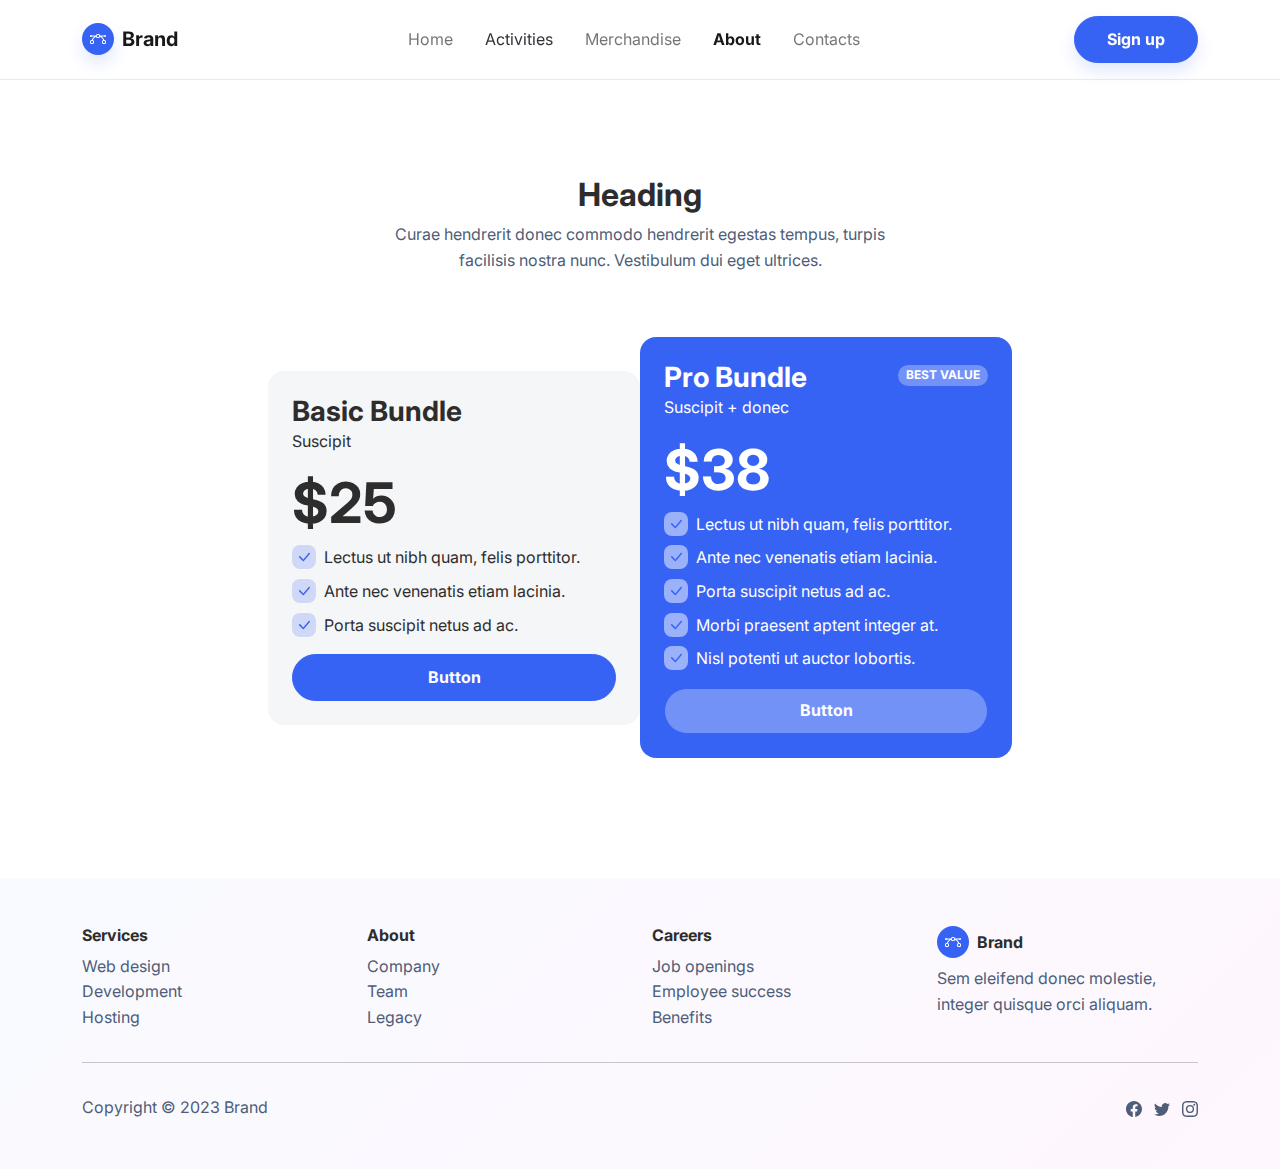
==== about.html @ 139b8c75 "Add files via upload" ====
<!DOCTYPE html>
<html lang="en">

<head>
    <meta charset="utf-8">
    <meta name="viewport" content="width=device-width, initial-scale=1.0, shrink-to-fit=no">
    <title>Pricing - Brand</title>
    <link rel="stylesheet" href="assets/bootstrap/css/bootstrap.min.css">
    <link rel="stylesheet" href="https://fonts.googleapis.com/css?family=Inter:300italic,400italic,600italic,700italic,800italic,400,300,600,700,800&amp;display=swap">
</head>

<body>
    <nav class="navbar navbar-light navbar-expand-md sticky-top navbar-shrink py-3" id="mainNav">
        <div class="container"><a class="navbar-brand d-flex align-items-center" href="/"><span class="bs-icon-sm bs-icon-circle bs-icon-primary shadow d-flex justify-content-center align-items-center me-2 bs-icon"><svg xmlns="http://www.w3.org/2000/svg" width="1em" height="1em" fill="currentColor" viewBox="0 0 16 16" class="bi bi-bezier">
                        <path fill-rule="evenodd" d="M0 10.5A1.5 1.5 0 0 1 1.5 9h1A1.5 1.5 0 0 1 4 10.5v1A1.5 1.5 0 0 1 2.5 13h-1A1.5 1.5 0 0 1 0 11.5v-1zm1.5-.5a.5.5 0 0 0-.5.5v1a.5.5 0 0 0 .5.5h1a.5.5 0 0 0 .5-.5v-1a.5.5 0 0 0-.5-.5h-1zm10.5.5A1.5 1.5 0 0 1 13.5 9h1a1.5 1.5 0 0 1 1.5 1.5v1a1.5 1.5 0 0 1-1.5 1.5h-1a1.5 1.5 0 0 1-1.5-1.5v-1zm1.5-.5a.5.5 0 0 0-.5.5v1a.5.5 0 0 0 .5.5h1a.5.5 0 0 0 .5-.5v-1a.5.5 0 0 0-.5-.5h-1zM6 4.5A1.5 1.5 0 0 1 7.5 3h1A1.5 1.5 0 0 1 10 4.5v1A1.5 1.5 0 0 1 8.5 7h-1A1.5 1.5 0 0 1 6 5.5v-1zM7.5 4a.5.5 0 0 0-.5.5v1a.5.5 0 0 0 .5.5h1a.5.5 0 0 0 .5-.5v-1a.5.5 0 0 0-.5-.5h-1z"></path>
                        <path d="M6 4.5H1.866a1 1 0 1 0 0 1h2.668A6.517 6.517 0 0 0 1.814 9H2.5c.123 0 .244.015.358.043a5.517 5.517 0 0 1 3.185-3.185A1.503 1.503 0 0 1 6 5.5v-1zm3.957 1.358A1.5 1.5 0 0 0 10 5.5v-1h4.134a1 1 0 1 1 0 1h-2.668a6.517 6.517 0 0 1 2.72 3.5H13.5c-.123 0-.243.015-.358.043a5.517 5.517 0 0 0-3.185-3.185z"></path>
                    </svg></span><span>Brand</span></a><button data-bs-toggle="collapse" class="navbar-toggler" data-bs-target="#navcol-1"><span class="visually-hidden">Toggle navigation</span><span class="navbar-toggler-icon"></span></button>
            <div class="collapse navbar-collapse" id="navcol-1">
                <ul class="navbar-nav mx-auto">
                    <li class="nav-item"><a class="nav-link" href="index.html">Home</a></li>
                    <li class="nav-item"><a class="nav-link" href="activities.html"><span style="color: rgb(49, 51, 56);">Activities</span></a></li>
                    <li class="nav-item"><a class="nav-link" href="merchandise.html">Merchandise</a></li>
                    <li class="nav-item"><a class="nav-link active" href="about.html">About</a></li>
                    <li class="nav-item"><a class="nav-link" href="contacts.html">Contacts</a></li>
                </ul><a class="btn btn-primary shadow" role="button" href="signup.html">Sign up</a>
            </div>
        </div>
    </nav>
    <section class="py-5">
        <div class="container py-5">
            <div class="row mb-5">
                <div class="col-md-8 col-xl-6 text-center mx-auto">
                    <h2 class="fw-bold">Heading</h2>
                    <p class="text-muted">Curae hendrerit donec commodo hendrerit egestas tempus, turpis facilisis nostra nunc. Vestibulum dui eget ultrices.</p>
                </div>
            </div>
            <div class="row g-0 row-cols-1 row-cols-md-2 row-cols-xl-3 d-flex align-items-md-center align-items-xl-center">
                <div class="col offset-xl-2 mb-4">
                    <div class="card bg-light border-light">
                        <div class="card-body p-4">
                            <div class="d-flex justify-content-between">
                                <div>
                                    <h3 class="fw-bold mb-0">Basic Bundle</h3>
                                    <p>Suscipit</p>
                                    <h4 class="display-4 fw-bold">$25</h4>
                                </div>
                            </div>
                            <div>
                                <ul class="list-unstyled">
                                    <li class="d-flex mb-2"><span class="bs-icon-xs bs-icon-rounded bs-icon-primary-light bs-icon bs-icon-xs me-2"><svg xmlns="http://www.w3.org/2000/svg" width="1em" height="1em" fill="currentColor" viewBox="0 0 16 16" class="bi bi-check-lg text-primary">
                                                <path d="M12.736 3.97a.733.733 0 0 1 1.047 0c.286.289.29.756.01 1.05L7.88 12.01a.733.733 0 0 1-1.065.02L3.217 8.384a.757.757 0 0 1 0-1.06.733.733 0 0 1 1.047 0l3.052 3.093 5.4-6.425a.247.247 0 0 1 .02-.022Z"></path>
                                            </svg></span><span>Lectus ut nibh quam, felis porttitor.</span></li>
                                    <li class="d-flex mb-2"><span class="bs-icon-xs bs-icon-rounded bs-icon-primary-light bs-icon bs-icon-xs me-2"><svg xmlns="http://www.w3.org/2000/svg" width="1em" height="1em" fill="currentColor" viewBox="0 0 16 16" class="bi bi-check-lg text-primary">
                                                <path d="M12.736 3.97a.733.733 0 0 1 1.047 0c.286.289.29.756.01 1.05L7.88 12.01a.733.733 0 0 1-1.065.02L3.217 8.384a.757.757 0 0 1 0-1.06.733.733 0 0 1 1.047 0l3.052 3.093 5.4-6.425a.247.247 0 0 1 .02-.022Z"></path>
                                            </svg></span><span>Ante nec venenatis etiam lacinia.</span></li>
                                    <li class="d-flex mb-2"><span class="bs-icon-xs bs-icon-rounded bs-icon-primary-light bs-icon bs-icon-xs me-2"><svg xmlns="http://www.w3.org/2000/svg" width="1em" height="1em" fill="currentColor" viewBox="0 0 16 16" class="bi bi-check-lg text-primary">
                                                <path d="M12.736 3.97a.733.733 0 0 1 1.047 0c.286.289.29.756.01 1.05L7.88 12.01a.733.733 0 0 1-1.065.02L3.217 8.384a.757.757 0 0 1 0-1.06.733.733 0 0 1 1.047 0l3.052 3.093 5.4-6.425a.247.247 0 0 1 .02-.022Z"></path>
                                            </svg></span><span>Porta suscipit netus ad ac.</span></li>
                                </ul>
                            </div><button class="btn btn-primary d-block w-100" type="button">Button</button>
                        </div>
                    </div>
                </div>
                <div class="col mb-4">
                    <div class="card text-white bg-primary">
                        <div class="card-body p-4">
                            <div class="d-flex justify-content-between">
                                <div>
                                    <h3 class="fw-bold text-white mb-0">Pro Bundle</h3>
                                    <p>Suscipit + donec</p>
                                    <h4 class="display-4 fw-bold text-white">$38</h4>
                                </div>
                                <div><span class="badge rounded-pill bg-primary text-uppercase bg-semi-white">Best Value</span></div>
                            </div>
                            <div>
                                <ul class="list-unstyled">
                                    <li class="d-flex mb-2"><span class="bs-icon-xs bs-icon-rounded bs-icon-semi-white bs-icon bs-icon-xs me-2"><svg xmlns="http://www.w3.org/2000/svg" width="1em" height="1em" fill="currentColor" viewBox="0 0 16 16" class="bi bi-check-lg text-primary">
                                                <path d="M12.736 3.97a.733.733 0 0 1 1.047 0c.286.289.29.756.01 1.05L7.88 12.01a.733.733 0 0 1-1.065.02L3.217 8.384a.757.757 0 0 1 0-1.06.733.733 0 0 1 1.047 0l3.052 3.093 5.4-6.425a.247.247 0 0 1 .02-.022Z"></path>
                                            </svg></span><span>Lectus ut nibh quam, felis porttitor.</span></li>
                                    <li class="d-flex mb-2"><span class="bs-icon-xs bs-icon-rounded bs-icon-semi-white bs-icon bs-icon-xs me-2"><svg xmlns="http://www.w3.org/2000/svg" width="1em" height="1em" fill="currentColor" viewBox="0 0 16 16" class="bi bi-check-lg text-primary">
                                                <path d="M12.736 3.97a.733.733 0 0 1 1.047 0c.286.289.29.756.01 1.05L7.88 12.01a.733.733 0 0 1-1.065.02L3.217 8.384a.757.757 0 0 1 0-1.06.733.733 0 0 1 1.047 0l3.052 3.093 5.4-6.425a.247.247 0 0 1 .02-.022Z"></path>
                                            </svg></span><span>Ante nec venenatis etiam lacinia.</span></li>
                                    <li class="d-flex mb-2"><span class="bs-icon-xs bs-icon-rounded bs-icon-semi-white bs-icon bs-icon-xs me-2"><svg xmlns="http://www.w3.org/2000/svg" width="1em" height="1em" fill="currentColor" viewBox="0 0 16 16" class="bi bi-check-lg text-primary">
                                                <path d="M12.736 3.97a.733.733 0 0 1 1.047 0c.286.289.29.756.01 1.05L7.88 12.01a.733.733 0 0 1-1.065.02L3.217 8.384a.757.757 0 0 1 0-1.06.733.733 0 0 1 1.047 0l3.052 3.093 5.4-6.425a.247.247 0 0 1 .02-.022Z"></path>
                                            </svg></span><span>Porta suscipit netus ad ac.</span></li>
                                    <li class="d-flex mb-2"><span class="bs-icon-xs bs-icon-rounded bs-icon-semi-white bs-icon bs-icon-xs me-2"><svg xmlns="http://www.w3.org/2000/svg" width="1em" height="1em" fill="currentColor" viewBox="0 0 16 16" class="bi bi-check-lg text-primary">
                                                <path d="M12.736 3.97a.733.733 0 0 1 1.047 0c.286.289.29.756.01 1.05L7.88 12.01a.733.733 0 0 1-1.065.02L3.217 8.384a.757.757 0 0 1 0-1.06.733.733 0 0 1 1.047 0l3.052 3.093 5.4-6.425a.247.247 0 0 1 .02-.022Z"></path>
                                            </svg></span><span>Morbi praesent aptent integer at.</span></li>
                                    <li class="d-flex mb-2"><span class="bs-icon-xs bs-icon-rounded bs-icon-semi-white bs-icon bs-icon-xs me-2"><svg xmlns="http://www.w3.org/2000/svg" width="1em" height="1em" fill="currentColor" viewBox="0 0 16 16" class="bi bi-check-lg text-primary">
                                                <path d="M12.736 3.97a.733.733 0 0 1 1.047 0c.286.289.29.756.01 1.05L7.88 12.01a.733.733 0 0 1-1.065.02L3.217 8.384a.757.757 0 0 1 0-1.06.733.733 0 0 1 1.047 0l3.052 3.093 5.4-6.425a.247.247 0 0 1 .02-.022Z"></path>
                                            </svg></span><span>Nisl potenti ut auctor lobortis.</span></li>
                                </ul>
                            </div><button class="btn btn-primary d-block w-100 bg-semi-white" type="button">Button</button>
                        </div>
                    </div>
                </div>
            </div>
        </div>
    </section>
    <footer class="bg-primary-gradient">
        <div class="container py-4 py-lg-5">
            <div class="row justify-content-center">
                <div class="col-sm-4 col-md-3 text-center text-lg-start d-flex flex-column">
                    <h3 class="fs-6 fw-bold">Services</h3>
                    <ul class="list-unstyled">
                        <li><a href="#">Web design</a></li>
                        <li><a href="#">Development</a></li>
                        <li><a href="#">Hosting</a></li>
                    </ul>
                </div>
                <div class="col-sm-4 col-md-3 text-center text-lg-start d-flex flex-column">
                    <h3 class="fs-6 fw-bold">About</h3>
                    <ul class="list-unstyled">
                        <li><a href="#">Company</a></li>
                        <li><a href="#">Team</a></li>
                        <li><a href="#">Legacy</a></li>
                    </ul>
                </div>
                <div class="col-sm-4 col-md-3 text-center text-lg-start d-flex flex-column">
                    <h3 class="fs-6 fw-bold">Careers</h3>
                    <ul class="list-unstyled">
                        <li><a href="#">Job openings</a></li>
                        <li><a href="#">Employee success</a></li>
                        <li><a href="#">Benefits</a></li>
                    </ul>
                </div>
                <div class="col-lg-3 text-center text-lg-start d-flex flex-column align-items-center order-first align-items-lg-start order-lg-last">
                    <div class="fw-bold d-flex align-items-center mb-2"><span class="bs-icon-sm bs-icon-circle bs-icon-primary d-flex justify-content-center align-items-center bs-icon me-2"><svg xmlns="http://www.w3.org/2000/svg" width="1em" height="1em" fill="currentColor" viewBox="0 0 16 16" class="bi bi-bezier">
                                <path fill-rule="evenodd" d="M0 10.5A1.5 1.5 0 0 1 1.5 9h1A1.5 1.5 0 0 1 4 10.5v1A1.5 1.5 0 0 1 2.5 13h-1A1.5 1.5 0 0 1 0 11.5v-1zm1.5-.5a.5.5 0 0 0-.5.5v1a.5.5 0 0 0 .5.5h1a.5.5 0 0 0 .5-.5v-1a.5.5 0 0 0-.5-.5h-1zm10.5.5A1.5 1.5 0 0 1 13.5 9h1a1.5 1.5 0 0 1 1.5 1.5v1a1.5 1.5 0 0 1-1.5 1.5h-1a1.5 1.5 0 0 1-1.5-1.5v-1zm1.5-.5a.5.5 0 0 0-.5.5v1a.5.5 0 0 0 .5.5h1a.5.5 0 0 0 .5-.5v-1a.5.5 0 0 0-.5-.5h-1zM6 4.5A1.5 1.5 0 0 1 7.5 3h1A1.5 1.5 0 0 1 10 4.5v1A1.5 1.5 0 0 1 8.5 7h-1A1.5 1.5 0 0 1 6 5.5v-1zM7.5 4a.5.5 0 0 0-.5.5v1a.5.5 0 0 0 .5.5h1a.5.5 0 0 0 .5-.5v-1a.5.5 0 0 0-.5-.5h-1z"></path>
                                <path d="M6 4.5H1.866a1 1 0 1 0 0 1h2.668A6.517 6.517 0 0 0 1.814 9H2.5c.123 0 .244.015.358.043a5.517 5.517 0 0 1 3.185-3.185A1.503 1.503 0 0 1 6 5.5v-1zm3.957 1.358A1.5 1.5 0 0 0 10 5.5v-1h4.134a1 1 0 1 1 0 1h-2.668a6.517 6.517 0 0 1 2.72 3.5H13.5c-.123 0-.243.015-.358.043a5.517 5.517 0 0 0-3.185-3.185z"></path>
                            </svg></span><span>Brand</span></div>
                    <p class="text-muted">Sem eleifend donec molestie, integer quisque orci aliquam.</p>
                </div>
            </div>
            <hr>
            <div class="text-muted d-flex justify-content-between align-items-center pt-3">
                <p class="mb-0">Copyright © 2023 Brand</p>
                <ul class="list-inline mb-0">
                    <li class="list-inline-item"><svg xmlns="http://www.w3.org/2000/svg" width="1em" height="1em" fill="currentColor" viewBox="0 0 16 16" class="bi bi-facebook">
                            <path d="M16 8.049c0-4.446-3.582-8.05-8-8.05C3.58 0-.002 3.603-.002 8.05c0 4.017 2.926 7.347 6.75 7.951v-5.625h-2.03V8.05H6.75V6.275c0-2.017 1.195-3.131 3.022-3.131.876 0 1.791.157 1.791.157v1.98h-1.009c-.993 0-1.303.621-1.303 1.258v1.51h2.218l-.354 2.326H9.25V16c3.824-.604 6.75-3.934 6.75-7.951z"></path>
                        </svg></li>
                    <li class="list-inline-item"><svg xmlns="http://www.w3.org/2000/svg" width="1em" height="1em" fill="currentColor" viewBox="0 0 16 16" class="bi bi-twitter">
                            <path d="M5.026 15c6.038 0 9.341-5.003 9.341-9.334 0-.14 0-.282-.006-.422A6.685 6.685 0 0 0 16 3.542a6.658 6.658 0 0 1-1.889.518 3.301 3.301 0 0 0 1.447-1.817 6.533 6.533 0 0 1-2.087.793A3.286 3.286 0 0 0 7.875 6.03a9.325 9.325 0 0 1-6.767-3.429 3.289 3.289 0 0 0 1.018 4.382A3.323 3.323 0 0 1 .64 6.575v.045a3.288 3.288 0 0 0 2.632 3.218 3.203 3.203 0 0 1-.865.115 3.23 3.23 0 0 1-.614-.057 3.283 3.283 0 0 0 3.067 2.277A6.588 6.588 0 0 1 .78 13.58a6.32 6.32 0 0 1-.78-.045A9.344 9.344 0 0 0 5.026 15z"></path>
                        </svg></li>
                    <li class="list-inline-item"><svg xmlns="http://www.w3.org/2000/svg" width="1em" height="1em" fill="currentColor" viewBox="0 0 16 16" class="bi bi-instagram">
                            <path d="M8 0C5.829 0 5.556.01 4.703.048 3.85.088 3.269.222 2.76.42a3.917 3.917 0 0 0-1.417.923A3.927 3.927 0 0 0 .42 2.76C.222 3.268.087 3.85.048 4.7.01 5.555 0 5.827 0 8.001c0 2.172.01 2.444.048 3.297.04.852.174 1.433.372 1.942.205.526.478.972.923 1.417.444.445.89.719 1.416.923.51.198 1.09.333 1.942.372C5.555 15.99 5.827 16 8 16s2.444-.01 3.298-.048c.851-.04 1.434-.174 1.943-.372a3.916 3.916 0 0 0 1.416-.923c.445-.445.718-.891.923-1.417.197-.509.332-1.09.372-1.942C15.99 10.445 16 10.173 16 8s-.01-2.445-.048-3.299c-.04-.851-.175-1.433-.372-1.941a3.926 3.926 0 0 0-.923-1.417A3.911 3.911 0 0 0 13.24.42c-.51-.198-1.092-.333-1.943-.372C10.443.01 10.172 0 7.998 0h.003zm-.717 1.442h.718c2.136 0 2.389.007 3.232.046.78.035 1.204.166 1.486.275.373.145.64.319.92.599.28.28.453.546.598.92.11.281.24.705.275 1.485.039.843.047 1.096.047 3.231s-.008 2.389-.047 3.232c-.035.78-.166 1.203-.275 1.485a2.47 2.47 0 0 1-.599.919c-.28.28-.546.453-.92.598-.28.11-.704.24-1.485.276-.843.038-1.096.047-3.232.047s-2.39-.009-3.233-.047c-.78-.036-1.203-.166-1.485-.276a2.478 2.478 0 0 1-.92-.598 2.48 2.48 0 0 1-.6-.92c-.109-.281-.24-.705-.275-1.485-.038-.843-.046-1.096-.046-3.233 0-2.136.008-2.388.046-3.231.036-.78.166-1.204.276-1.486.145-.373.319-.64.599-.92.28-.28.546-.453.92-.598.282-.11.705-.24 1.485-.276.738-.034 1.024-.044 2.515-.045v.002zm4.988 1.328a.96.96 0 1 0 0 1.92.96.96 0 0 0 0-1.92zm-4.27 1.122a4.109 4.109 0 1 0 0 8.217 4.109 4.109 0 0 0 0-8.217zm0 1.441a2.667 2.667 0 1 1 0 5.334 2.667 2.667 0 0 1 0-5.334z"></path>
                        </svg></li>
                </ul>
            </div>
        </div>
    </footer>
    <script src="assets/bootstrap/js/bootstrap.min.js"></script>
    <script src="assets/js/bs-init.js"></script>
    <script src="assets/js/bold-and-bright.js"></script>
</body>

</html>
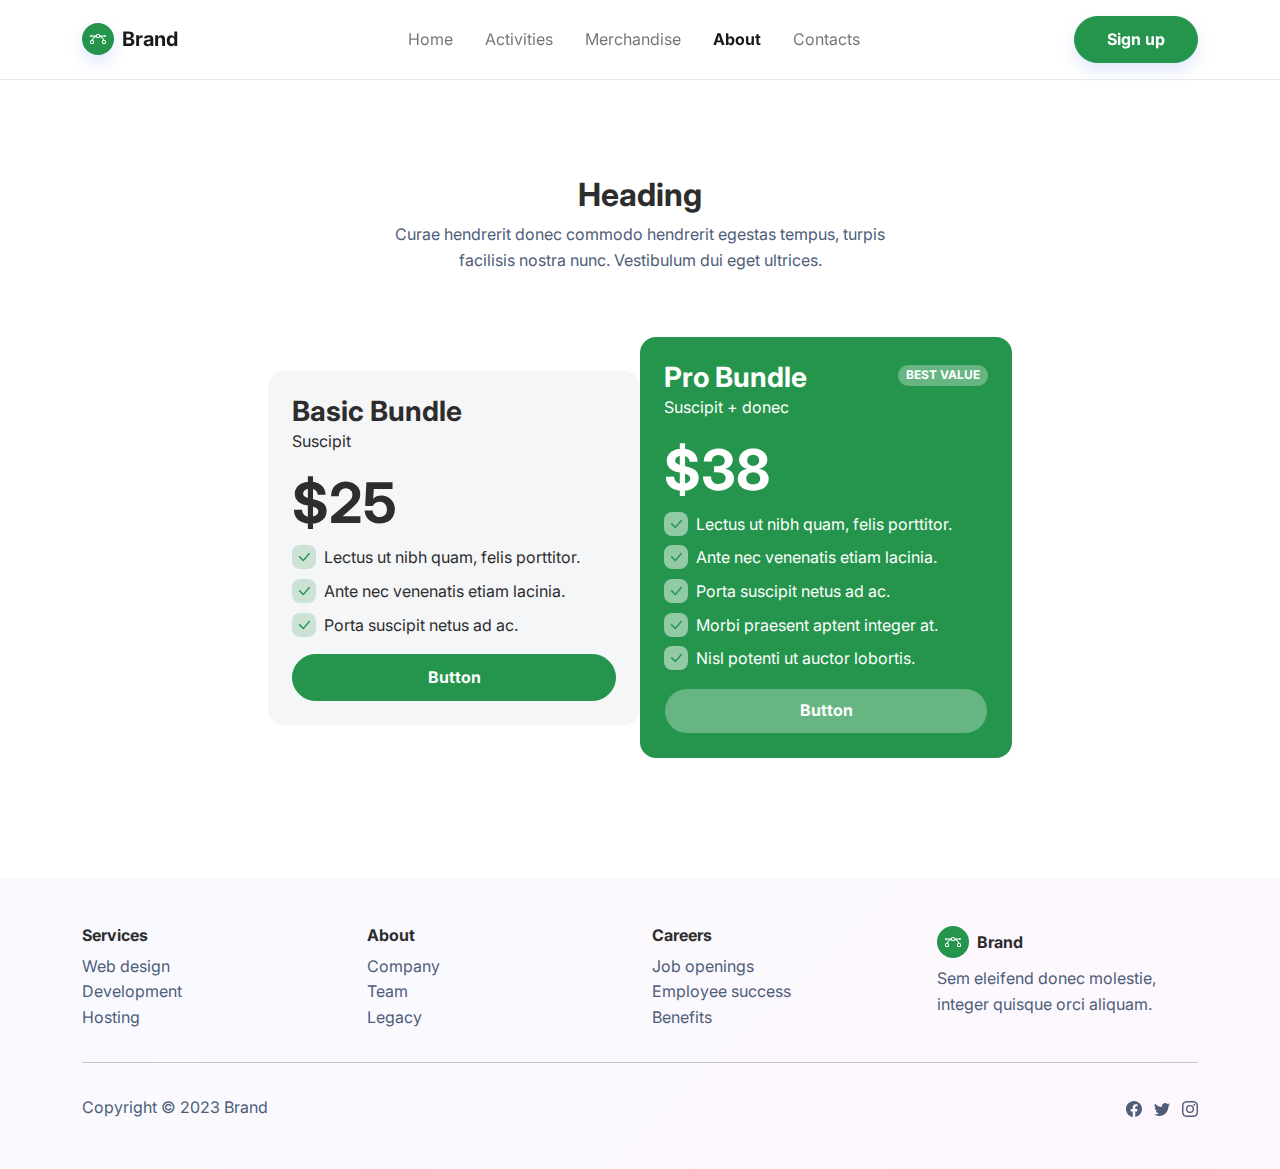
==== commit ac0afb7e: "navbar" ====
--- a/about.html
+++ b/about.html
@@ -18,7 +18,7 @@
             <div class="collapse navbar-collapse" id="navcol-1">
                 <ul class="navbar-nav mx-auto">
                     <li class="nav-item"><a class="nav-link" href="index.html">Home</a></li>
-                    <li class="nav-item"><a class="nav-link" href="activities.html"><span style="color: rgb(49, 51, 56);">Activities</span></a></li>
+                    <li class="nav-item"><a class="nav-link" href="activities.html">Activities</a></li>
                     <li class="nav-item"><a class="nav-link" href="merchandise.html">Merchandise</a></li>
                     <li class="nav-item"><a class="nav-link active" href="about.html">About</a></li>
                     <li class="nav-item"><a class="nav-link" href="contacts.html">Contacts</a></li>
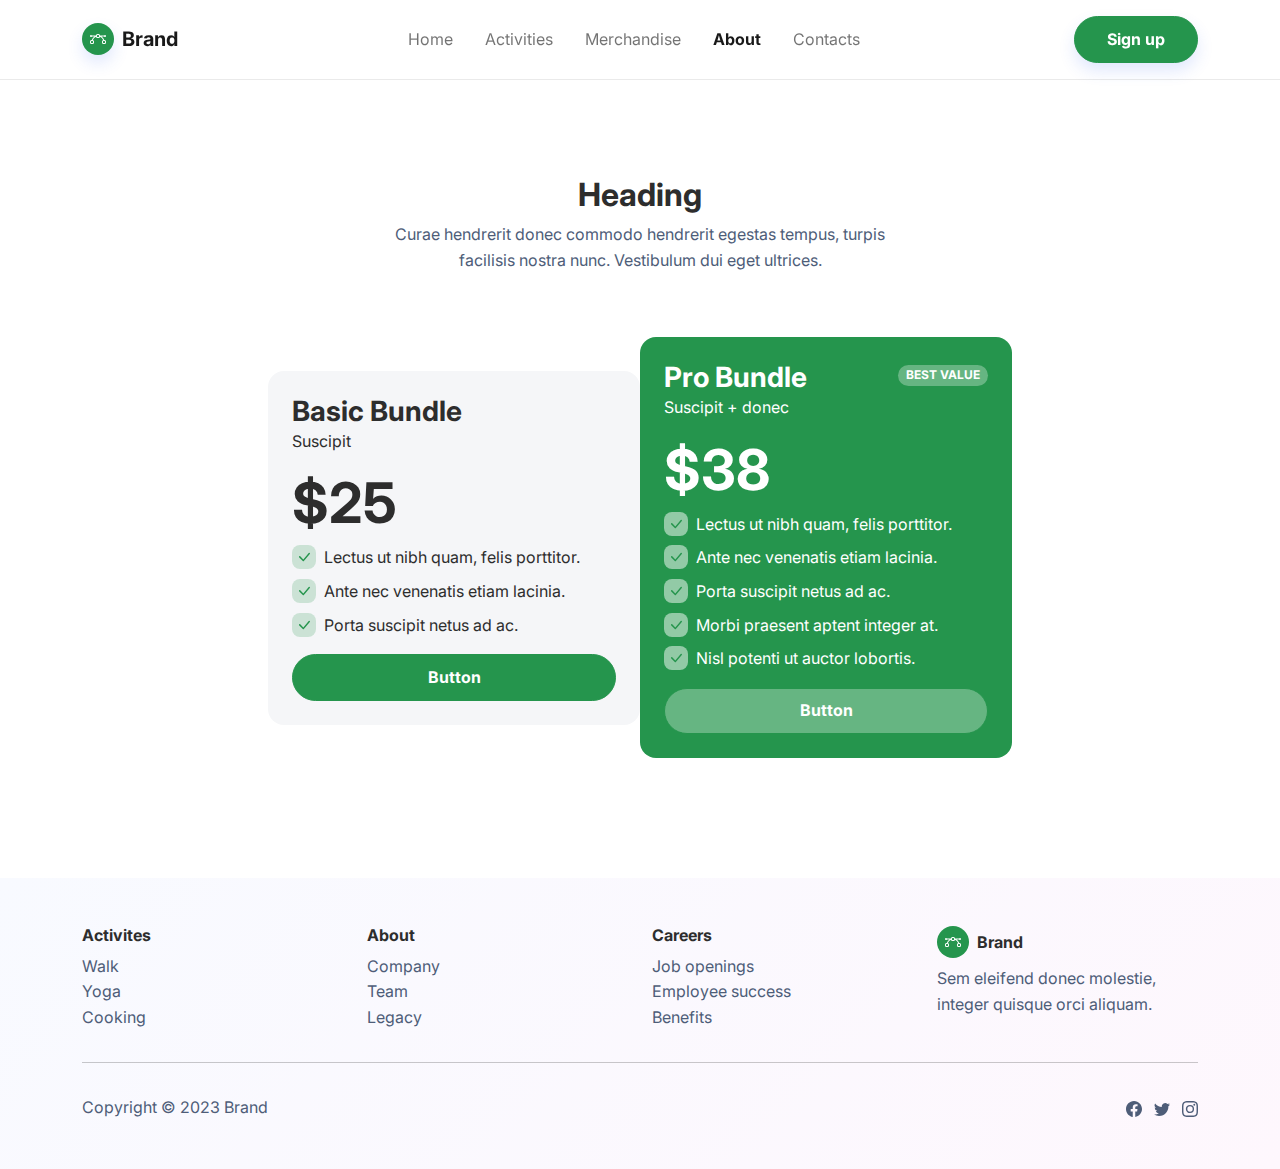
==== commit 0617a546: "Ganti Home page ama Footer" ====
--- a/about.html
+++ b/about.html
@@ -101,11 +101,11 @@
         <div class="container py-4 py-lg-5">
             <div class="row justify-content-center">
                 <div class="col-sm-4 col-md-3 text-center text-lg-start d-flex flex-column">
-                    <h3 class="fs-6 fw-bold">Services</h3>
+                    <h3 class="fs-6 fw-bold">Activites</h3>
                     <ul class="list-unstyled">
-                        <li><a href="#">Web design</a></li>
-                        <li><a href="#">Development</a></li>
-                        <li><a href="#">Hosting</a></li>
+                        <li><a href="#">Walk</a></li>
+                        <li><a href="#">Yoga</a></li>
+                        <li><a href="#">Cooking</a></li>
                     </ul>
                 </div>
                 <div class="col-sm-4 col-md-3 text-center text-lg-start d-flex flex-column">
